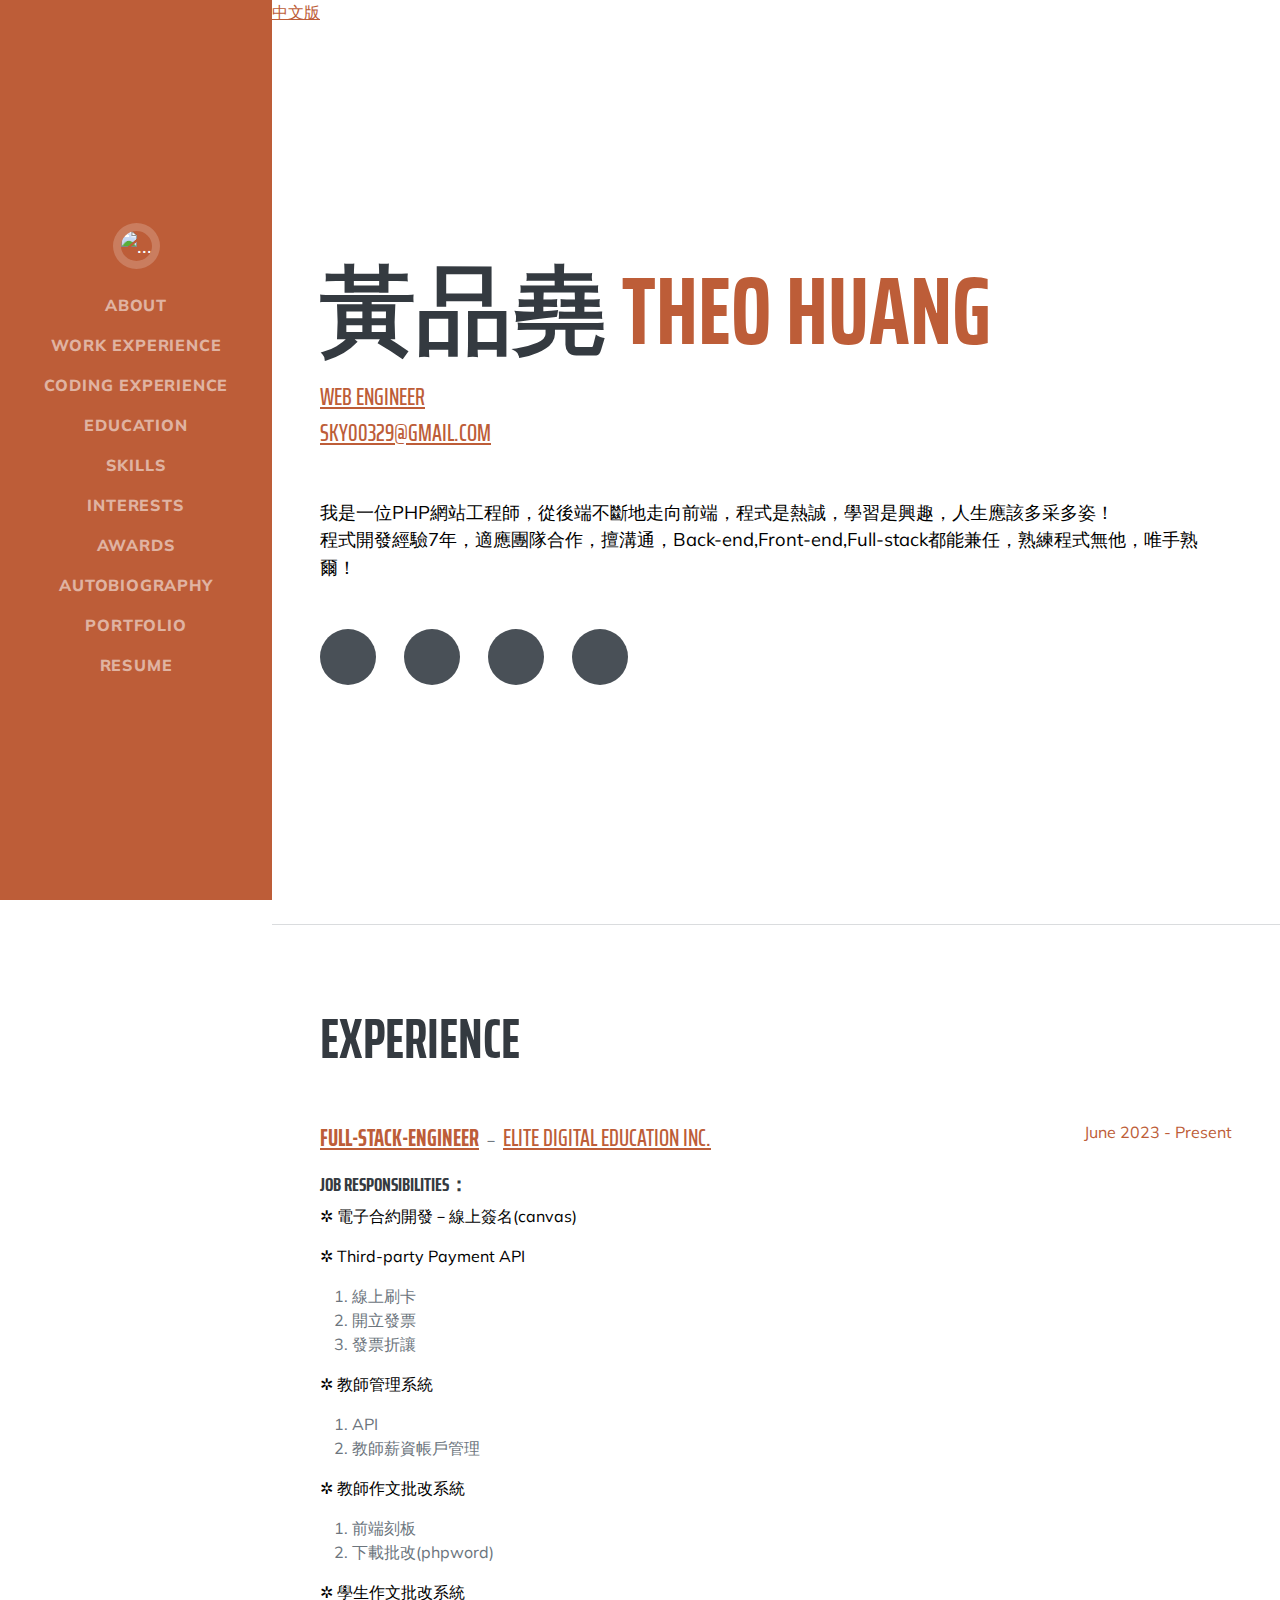
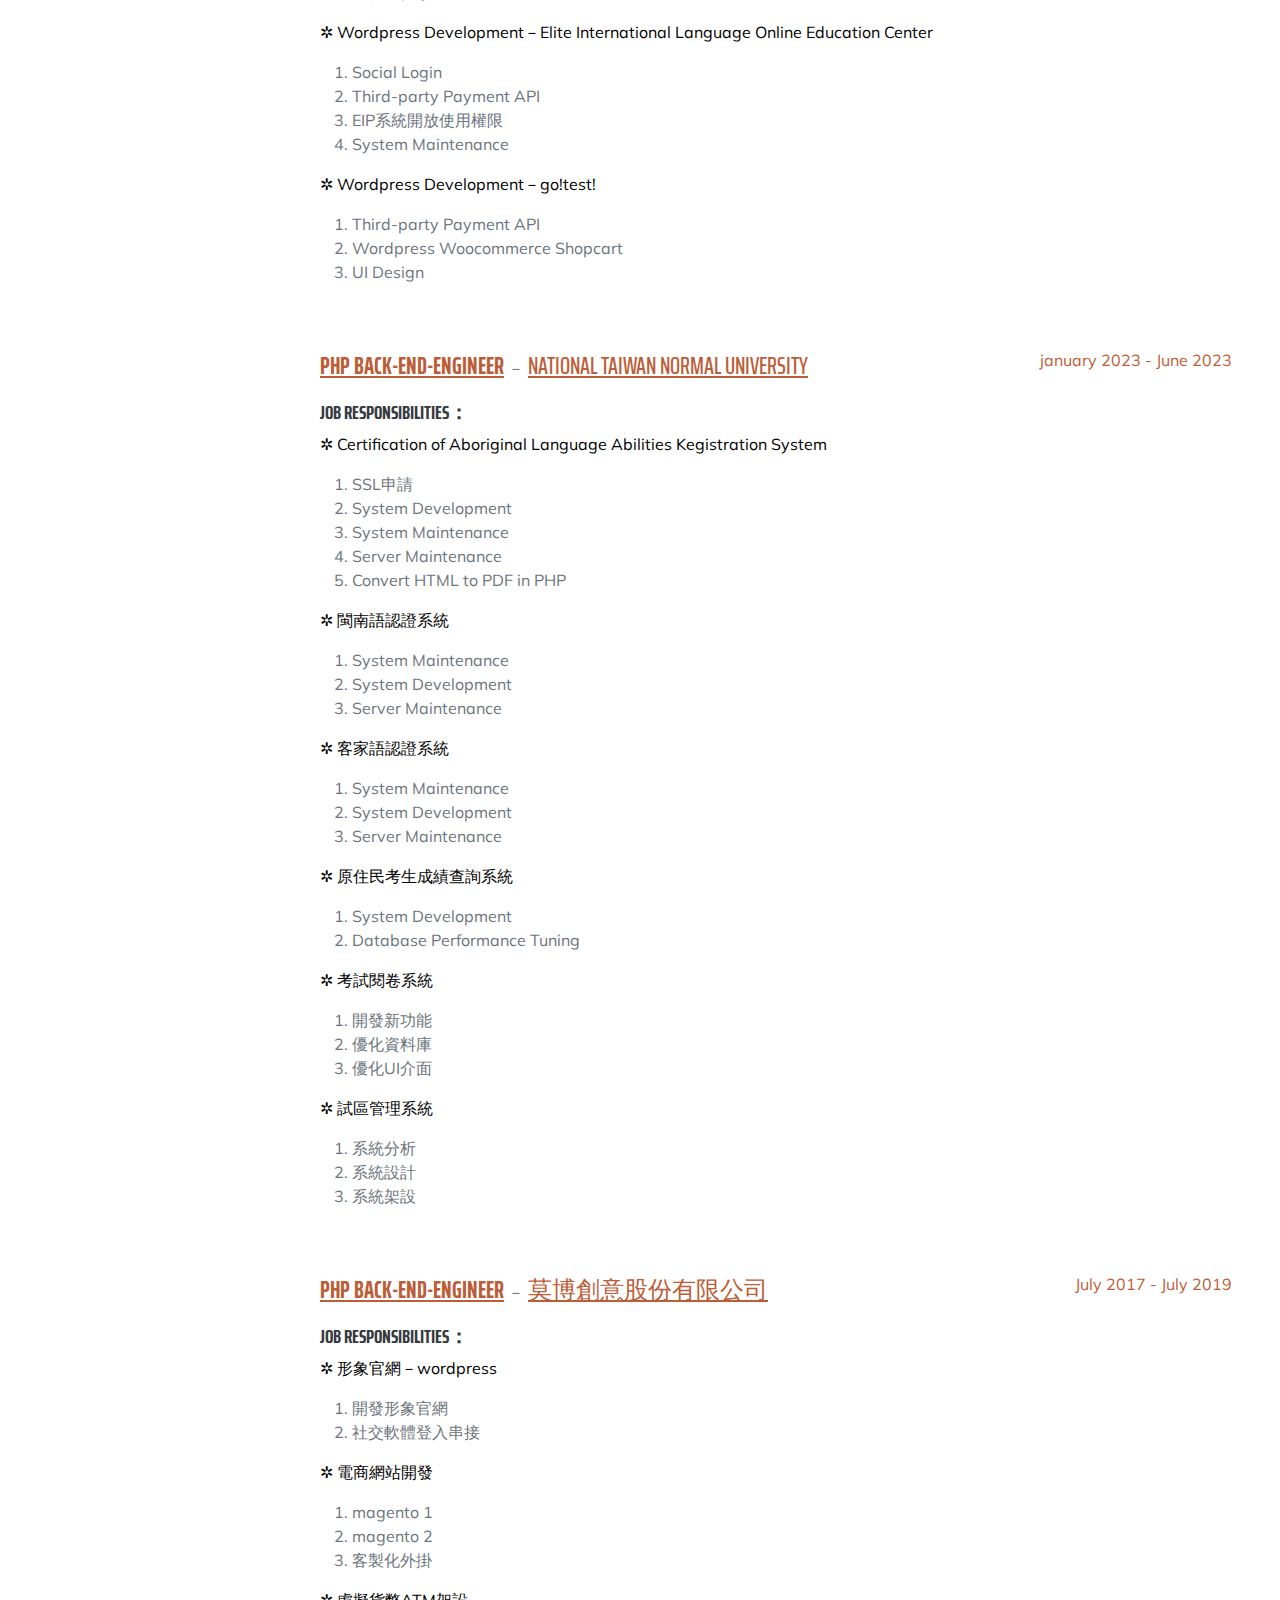
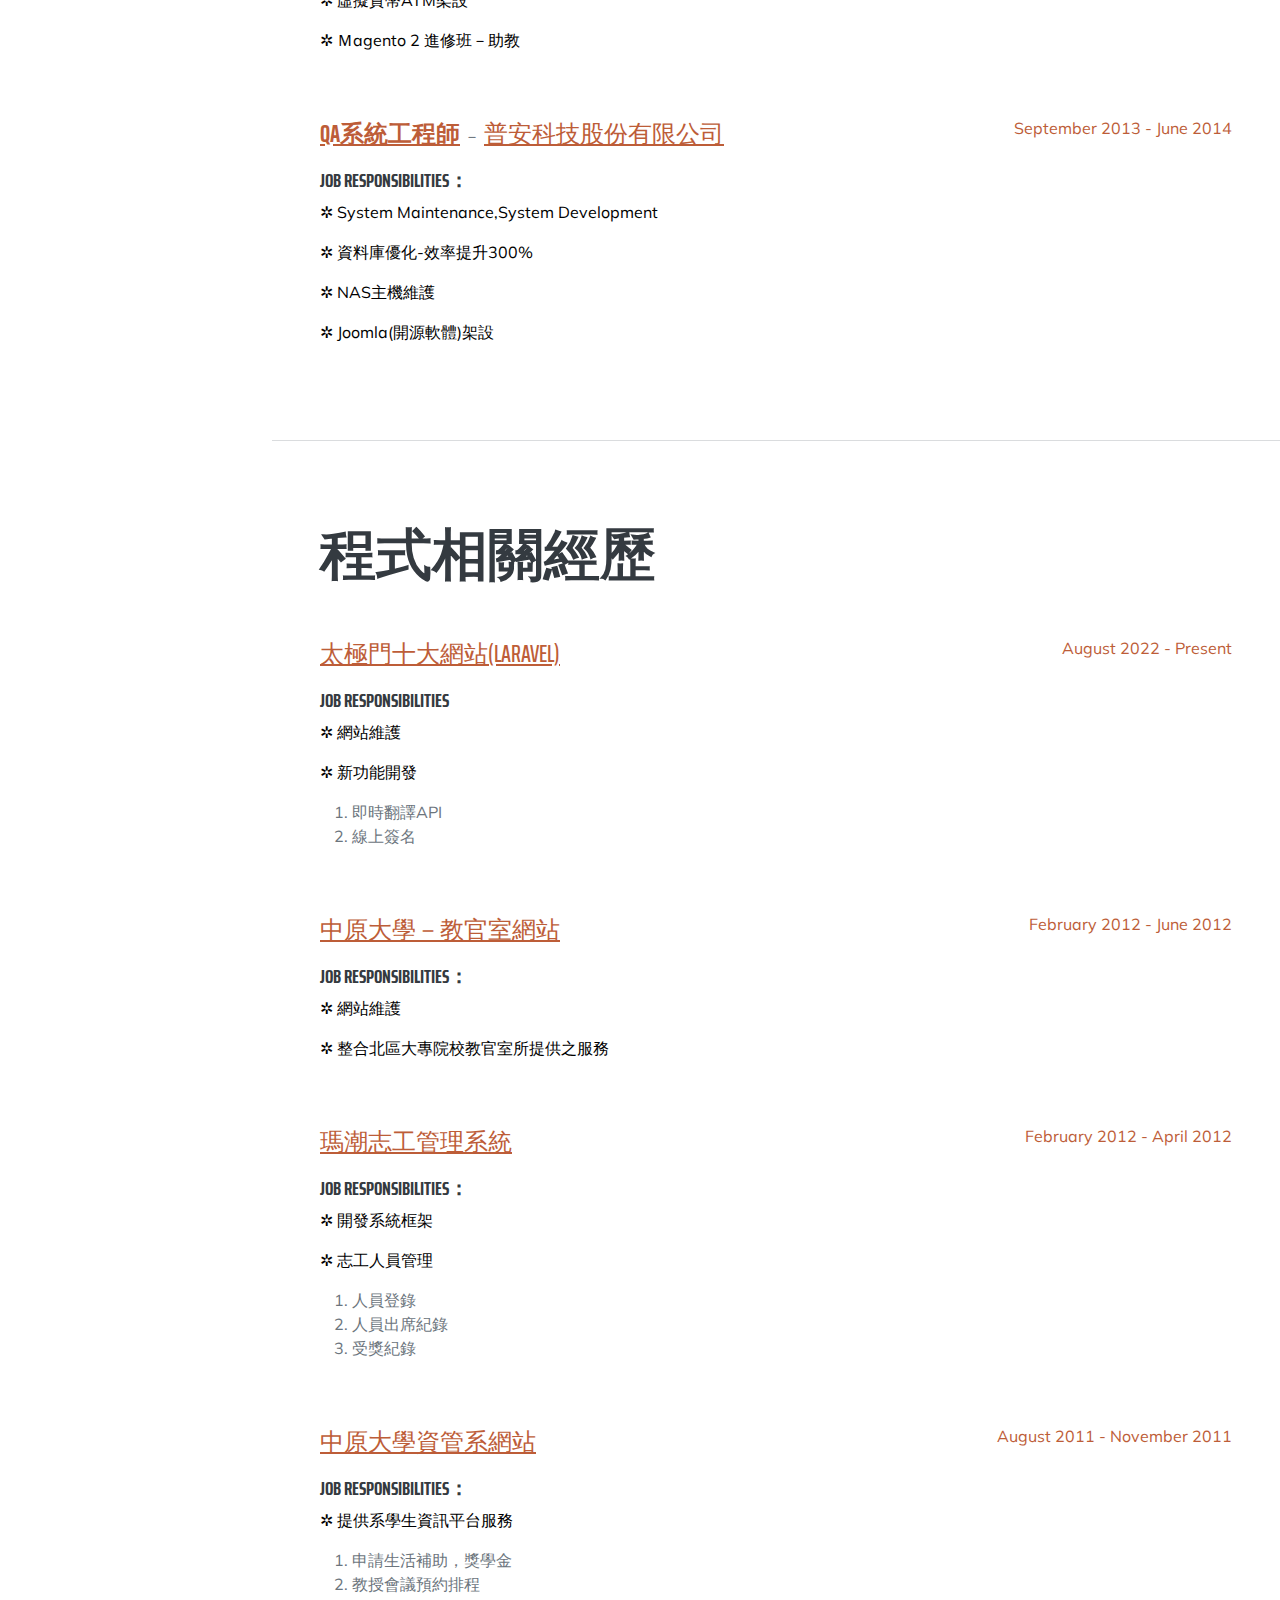
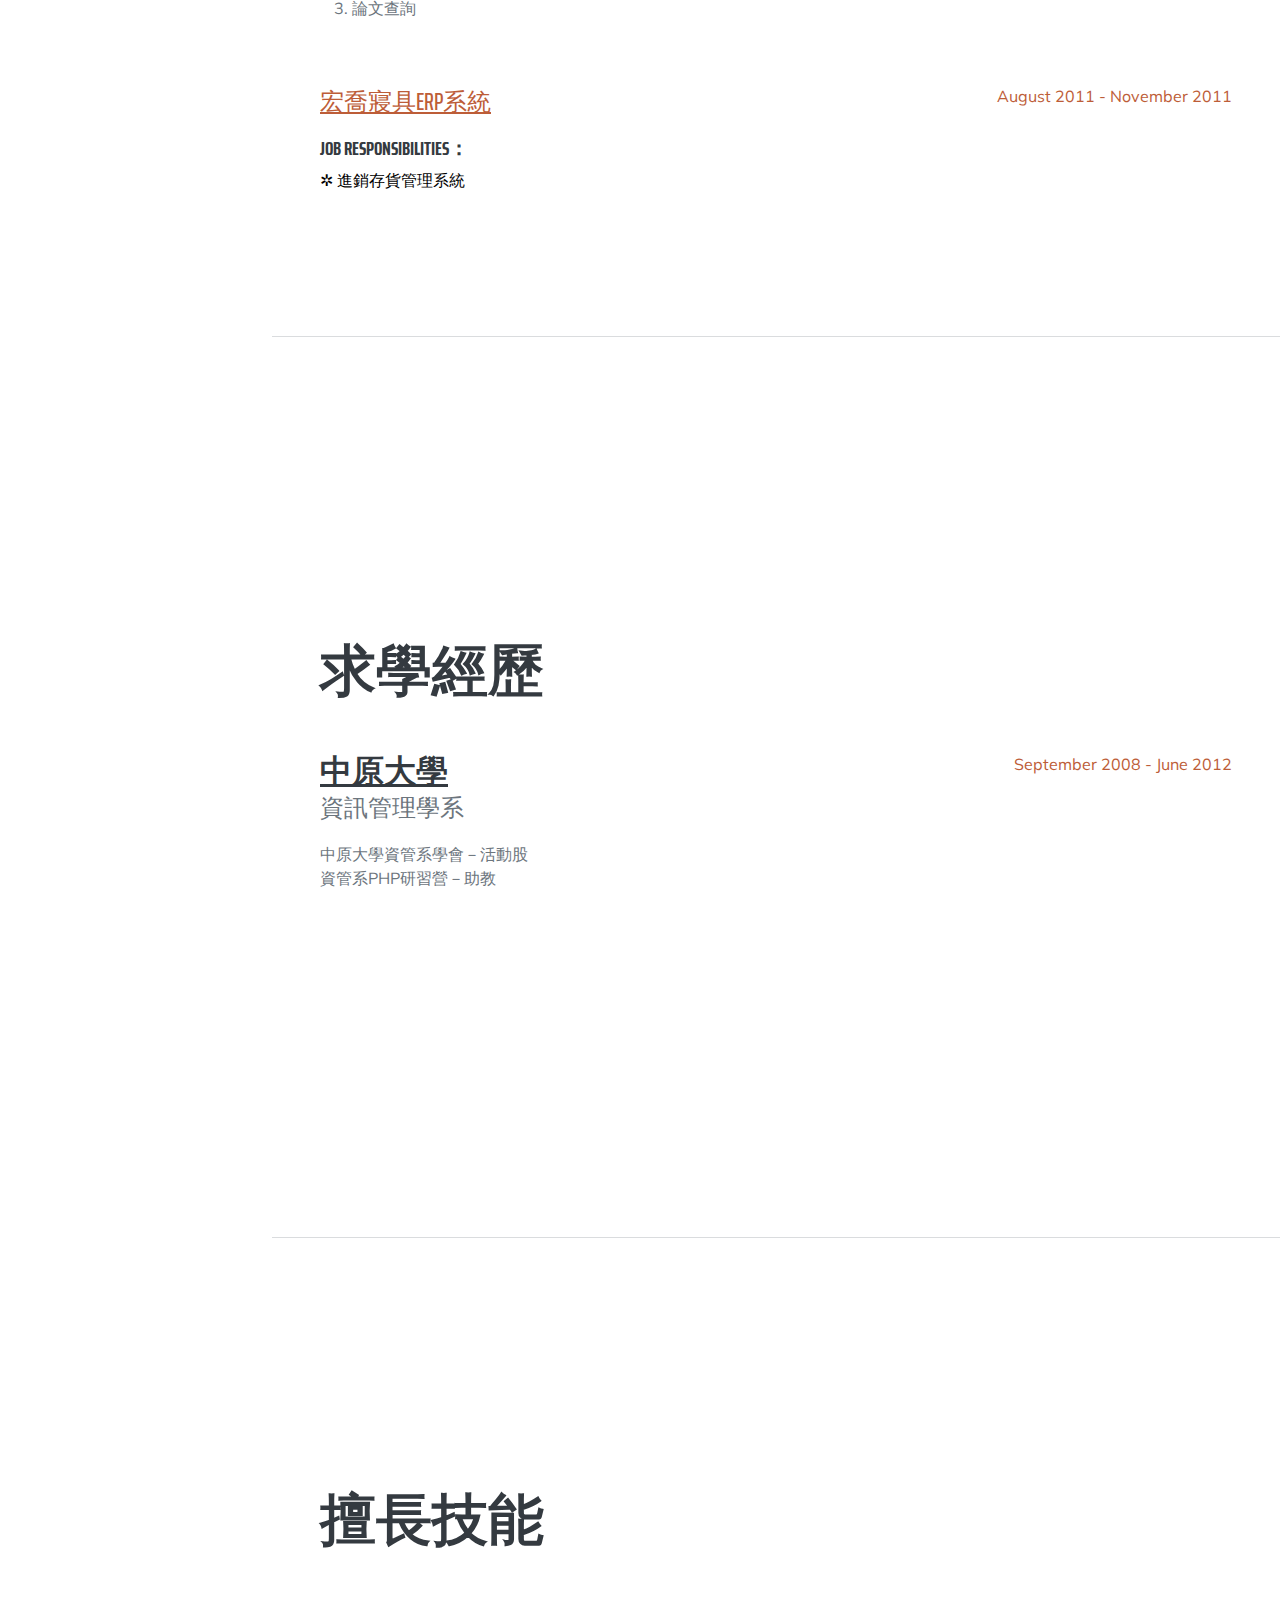
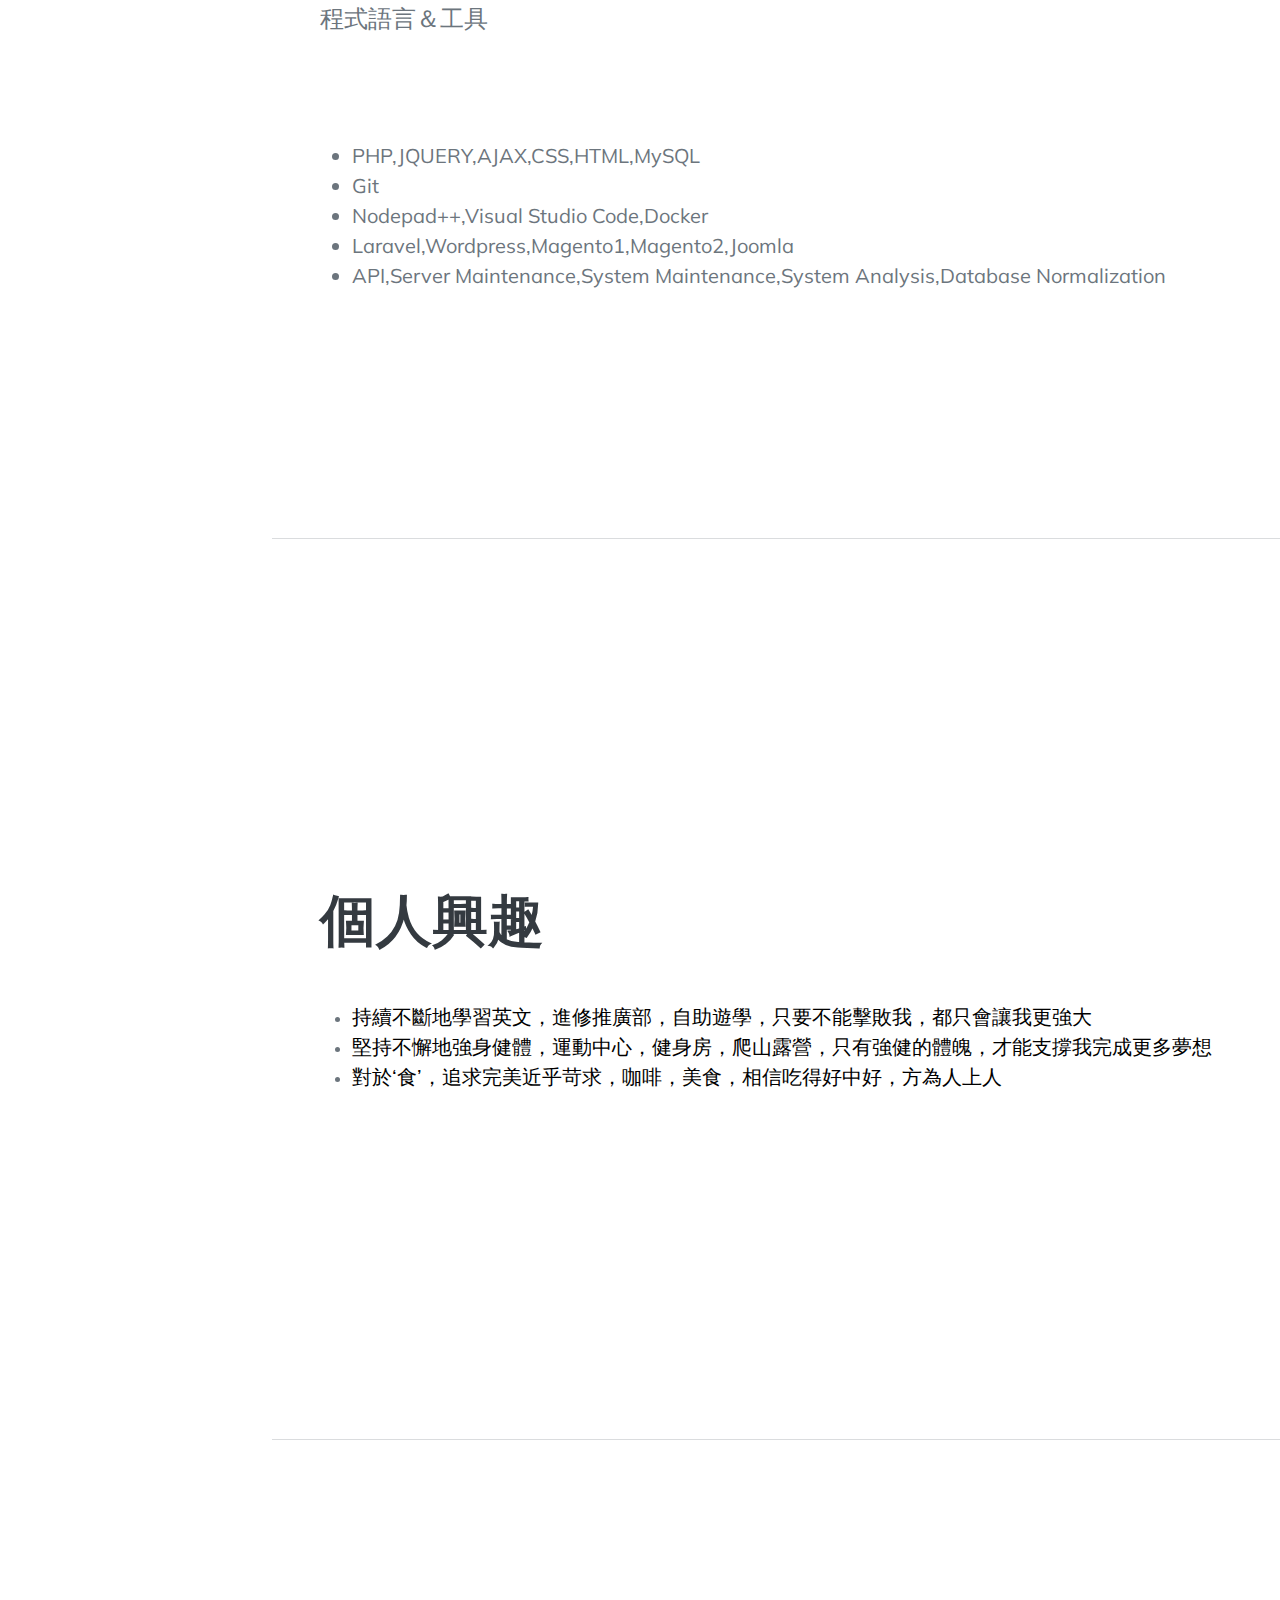
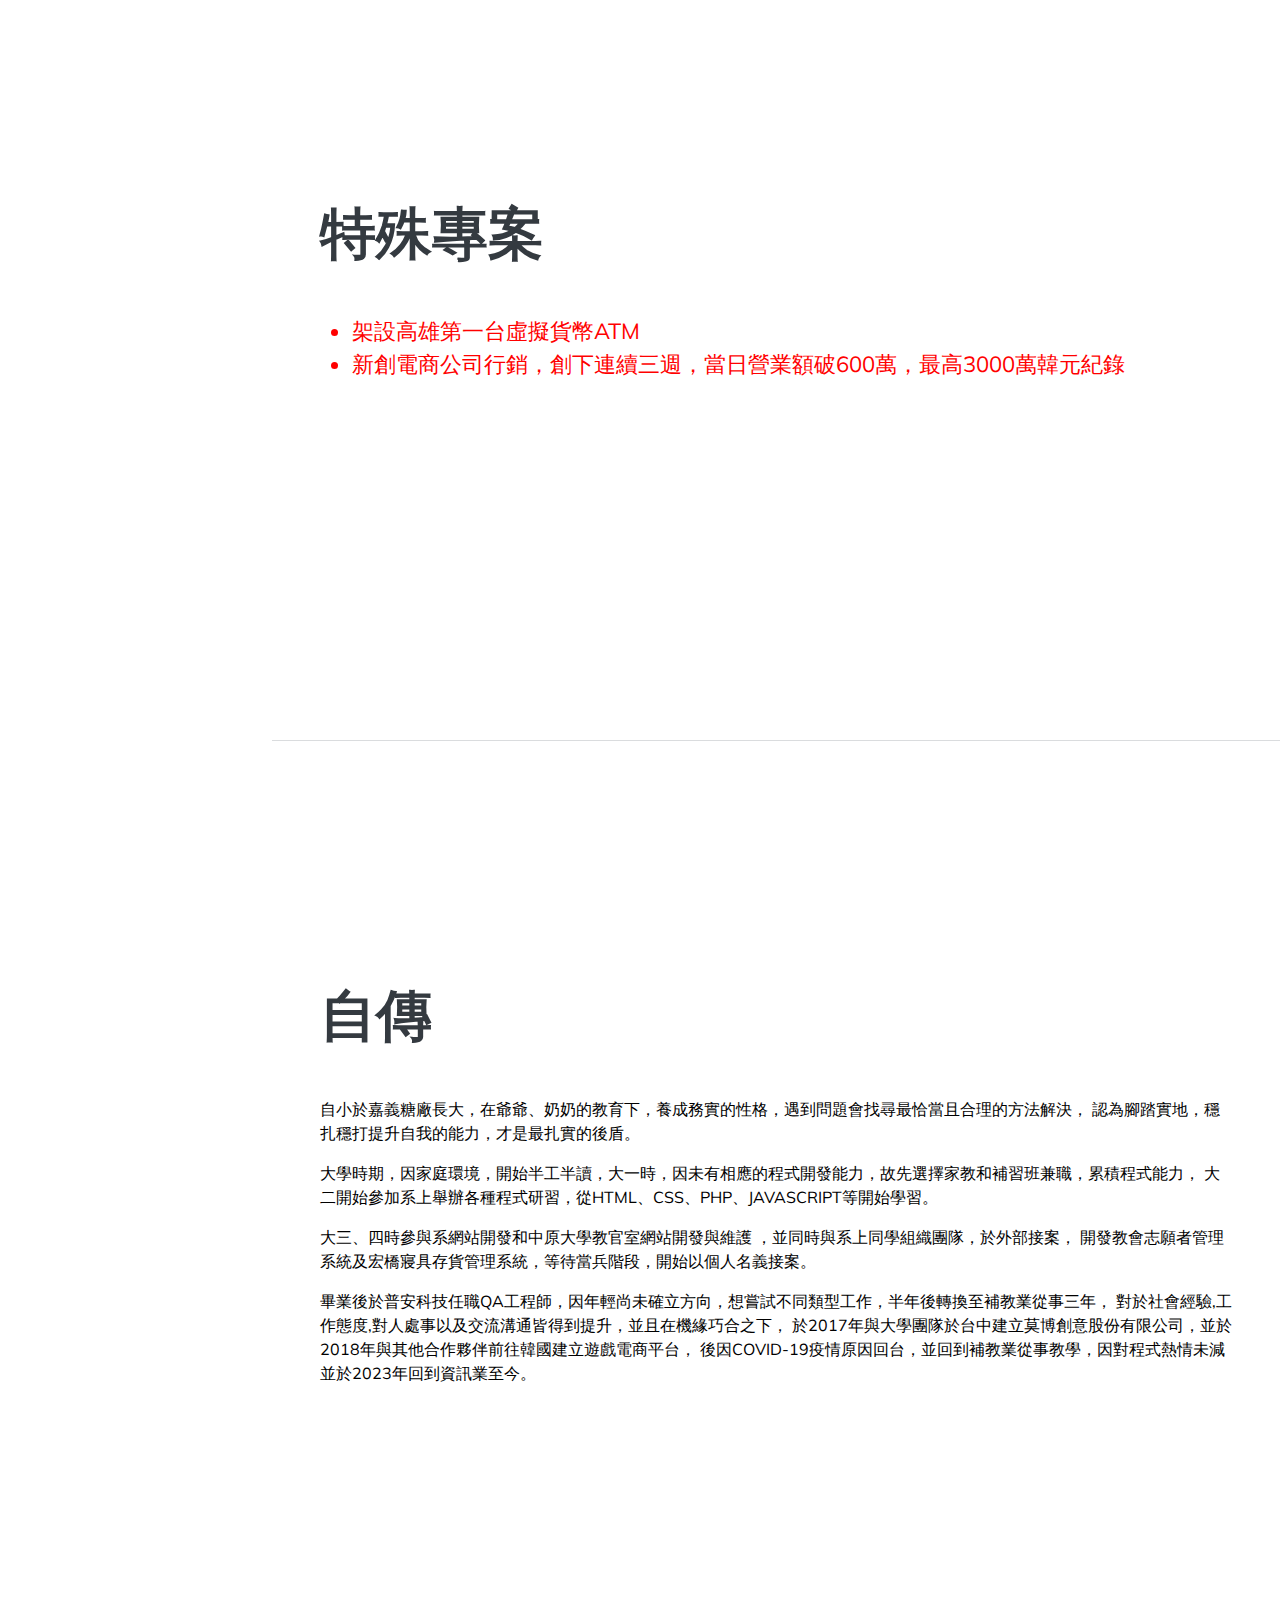
==== index_EN.html @ 51093e22 "英文版翻譯v1" ====
<!DOCTYPE html>
<html lang="en">
    <head>
        <meta charset="utf-8" />
        <meta name="viewport" content="width=device-width, initial-scale=1, shrink-to-fit=no" />
        <meta name="description" content="" />
        <meta name="author" content="" />
        <title>關於Theo</title>
        <link rel="icon" type="image/x-icon" href="assets/img/favicon.ico" />
        <!-- Font Awesome icons (free version)-->
        <script src="https://use.fontawesome.com/releases/v6.3.0/js/all.js" crossorigin="anonymous"></script>
        <!-- Google fonts-->
        <link href="https://fonts.googleapis.com/css?family=Saira+Extra+Condensed:500,700" rel="stylesheet" type="text/css" />
        <link href="https://fonts.googleapis.com/css?family=Muli:400,400i,800,800i" rel="stylesheet" type="text/css" />
        <!-- Core theme CSS (includes Bootstrap)-->
        <link href="css/styles.css" rel="stylesheet" />
    </head>
    <body id="page-top">
        <!-- 語言切換 -->
        <div class="cha_lan">
            <div>
                <a class="cha_lan" href="index.html">中文版</a>
            </div>
        </div>
        <!-- Navigation-->
        <nav class="navbar navbar-expand-lg navbar-dark bg-primary fixed-top" id="sideNav">
            <a class="navbar-brand js-scroll-trigger" href="#page-top">
                <span class="d-block d-lg-none">Theo Huang</span>
                <span class="d-none d-lg-block"><img class="img-fluid img-profile rounded-circle mx-auto mb-2" src="assets/img/theoHuang.JPG" alt="..." /></span>
            </a>
            <button class="navbar-toggler" type="button" data-bs-toggle="collapse" data-bs-target="#navbarResponsive" aria-controls="navbarResponsive" aria-expanded="false" aria-label="Toggle navigation"><span class="navbar-toggler-icon"></span></button>
            <div class="collapse navbar-collapse" id="navbarResponsive">
                <ul class="navbar-nav">
                    <li class="nav-item"><a class="nav-link js-scroll-trigger" href="#about">ABOUT</a></li>
                    <li class="nav-item"><a class="nav-link js-scroll-trigger" href="#experience">WORK EXPERIENCE</a></li>
                    <li class="nav-item"><a class="nav-link js-scroll-trigger" href="#experience_extra">CODING EXPERIENCE</a></li>
                    <li class="nav-item"><a class="nav-link js-scroll-trigger" href="#education">EDUCATION</a></li>
                    <li class="nav-item"><a class="nav-link js-scroll-trigger" href="#skills">SKILLS</a></li>
                    <li class="nav-item"><a class="nav-link js-scroll-trigger" href="#interests">INTERESTS</a></li>
                    <li class="nav-item"><a class="nav-link js-scroll-trigger" href="#awards">AWARDS</a></li>
                    <li class="nav-item"><a class="nav-link js-scroll-trigger" href="#myself">AUTOBIOGRAPHY</a></li>
                    <li class="nav-item"><a class="nav-link js-scroll-trigger" href="resume/Portfolio.pdf">PORTFOLIO</a></li>
                    <li class="nav-item"><a class="nav-link js-scroll-trigger" href="resume/resume.pdf">RESUME</a></li>
                </ul>
            </div>
        </nav>
        <!-- Page Content-->
        <div class="container-fluid p-0">
            <!-- About-->
            <section class="resume-section" id="about">
                <div class="resume-section-content">
                    <h1 class="mb-0">
                        黃品堯
                        <span class="text-primary">Theo Huang</span>
                    </h1>
                    <div class="subheading mb-5" style="padding-top: 20px;">
                        WEB ENGINEER
                        <p><a href="mailto:name@email.com">sky00329@gmail.com</a></p>                    
                    </div>
                    <p class="lead mb-5">我是一位PHP網站工程師，從後端不斷地走向前端，程式是熱誠，學習是興趣，人生應該多采多姿！<br>
                    程式開發經驗7年，適應團隊合作，擅溝通，Back-end,Front-end,Full-stack都能兼任，熟練程式無他，唯手熟爾！</p>
                    </p>
                    <div class="social-icons">
                        <a class="social-icon" href="#!"><i class="fab fa-linkedin-in"></i></a>
                        <a  target="_blank" class="social-icon" href="https://github.com/theo0329/personal" ><i class="fab fa-github"></i></a>
                        <a class="social-icon" href="#!"><i class="fab fa-twitter"></i></a>
                        <a class="social-icon" href="#!"><i class="fab fa-facebook-f"></i></a>
                    </div>
                </div>
            </section>
            <hr class="m-0" />
            <!-- Experience-->
                     <section class="resume-section" id="experience">
                <div class="resume-section-content">
                    <h2 class="mb-5">EXPERIENCE</h2>
                    <div class="d-flex flex-column flex-md-row justify-content-between mb-5">
                        <div class="flex-grow-1">
                            <div class="job-company"><h3 class="mb-0 job-color">Full-Stack-engineer</h3></div>
                            <div class="job-company">－</div>
                            <div class="subheading job-company mb-3">ELITE DIGITAL EDUCATION INC.</div>
                            
                            <h5>Job Responsibilities：</h5>
                            <p>✲ 電子合約開發－線上簽名(canvas)</p>
                            <p>✲ Third-party Payment API</p>
                            <ol>
                                <li>線上刷卡</li>
                                <li>開立發票</li>
                                <li>發票折讓</li>
                            </ol>
                            <p>✲ 教師管理系統</p>
                            <ol>
                                <li>API</li>
                                <li>教師薪資帳戶管理</li>
                            </ol>
                            <p>✲ 教師作文批改系統</p>
                            <ol>
                                <li>前端刻板</li>
                                <li>下載批改(phpword)</li>
                            </ol>
                            <p>✲ 學生作文批改系統</p>
                            <p>✲ Wordpress Development－Elite International Language Online Education Center</p>
                            <ol>
                                <li>Social Login</li>
                                <li>Third-party Payment API</li>
                                <li>EIP系統開放使用權限</li>
                                <li>System Maintenance</li>
                            </ol>
                            <p>✲ Wordpress Development－go!test!</p>
                            <ol>
                                <li>Third-party Payment API</li>
                                <li>Wordpress Woocommerce Shopcart</li>
                                <li>UI Design</li>
                            </ol>
 
                        </div>
                        <div class="flex-shrink-0"><span class="text-primary">June 2023 - Present</span></div>
                    </div>
                    <div class="d-flex flex-column flex-md-row justify-content-between mb-5">
                        <div class="flex-grow-1">
                            <div class="job-company"><h3 class="mb-0 job-color">PHP Back-end-engineer </h3></div>
                            <div class="job-company">－</div>
                            <div class="subheading mb-3 job-company">National Taiwan Normal University</div>
                            <h5>Job Responsibilities：</h5>
                            <p>✲ Certification of Aboriginal Language Abilities Kegistration System</p>
                            <ol>
                                <li>SSL申請</li>
                                <li>System Development</li>
                                <li>System Maintenance</li>
                                <li>Server Maintenance</li>
                                <li>Convert HTML to PDF in PHP </li>
                            </ol>
                            <p>✲ 閩南語認證系統</p>
                            <ol>
                                <li>System Maintenance</li>
                                <li>System Development</li>
                                <li>Server Maintenance</li>
                            </ol>
                            <p>✲ 客家語認證系統</p>
                            <ol>
                                <li>System Maintenance</li>
                                <li>System Development</li>
                                <li>Server Maintenance</li>
                            </ol>
                            <p>✲ 原住民考生成績查詢系統</p>
                            <ol>
                                <li>System Development</li>
                                <li>Database Performance Tuning</li>
                            </ol>
                            <p>✲ 考試閱卷系統</p>
                            <ol>
                                <li>開發新功能</li>
                                <li>優化資料庫</li>
                                <li>優化UI介面</li>
                            </ol>
                            <p>✲ 試區管理系統</p>
                            <ol>
                                <li>系統分析</li>
                                <li>系統設計</li>
                                <li>系統架設</li>
                            </ol>
                          
                        </div>
                        <div class="flex-shrink-0"><span class="text-primary">january 2023 - June 2023</span></div>
                    </div>
                    <div class="d-flex flex-column flex-md-row justify-content-between mb-5">
                        <div class="flex-grow-1">
                            <div class="job-company"><h3 class="mb-0 job-color">PHP Back-end-engineer</h3></div>
                                <div class="job-company">－</div>
                            <div class="subheading job-company mb-3">莫博創意股份有限公司</div>
                            <h5>Job Responsibilities：</h5>
                            <p>✲ 形象官網－wordpress</p>
                            <ol>
                                <li>開發形象官網</li>
                                <li>社交軟體登入串接</li>
                            </ol>
                            <p>✲ 電商網站開發</p>
                            <ol>
                                <li>magento 1</li>
                                <li>magento 2</li>
                                <li>客製化外掛</li>
                            </ol>
                            <p>✲ 虛擬貨幣ATM架設</p>
                            <p>✲ Ｍagento 2 進修班－助教</p>
                            
                        </div>
                        <div class="flex-shrink-0"><span class="text-primary">July 2017 - July 2019</span></div>
                    </div>
                    <div class="d-flex flex-column flex-md-row justify-content-between">
                        <div class="flex-grow-1">
                            <div class="job-company"><h3 class="mb-0 job-color">QA系統工程師</h3></div>
                            <div class="job-company">－</div>
                            <div class="subheading job-company mb-3">普安科技股份有限公司</div>
                            <h5>Job Responsibilities：</h5>
                            <p>✲ System Maintenance,System Development</p>
                            <p>✲ 資料庫優化-效率提升300%</p>
                            <p>✲ NAS主機維護</p>
                            <p>✲ Joomla(開源軟體)架設</p>
                        </div>
                        <div class="flex-shrink-0"><span class="text-primary">September 2013 - June 2014</span></div>
                    </div>
                </div>
            </section>
    <hr class="m-0" />
            <!-- Extra Experience-->
            <section class="resume-section" id="experience_extra">
                <div class="resume-section-content">
                    <h2 class="mb-5">程式相關經歷</h2>
                    <div class="d-flex flex-column flex-md-row justify-content-between mb-5">
                        <div class="flex-grow-1">
                            <div class="subheading mb-3">太極門十大網站(Laravel)</div>
                            <h5>Job Responsibilities</h5>
                            <p>✲ 網站維護</p>
                            <p>✲ 新功能開發</p>
                            <ol>
                                <li>即時翻譯API</li>
                                <li>線上簽名</li>
                            </ol>
                        </div>
                        <div class="flex-shrink-0"><span class="text-primary">August 2022 - Present</span></div>
                    </div>
                    <div class="d-flex flex-column flex-md-row justify-content-between mb-5">
                        <div class="flex-grow-1">
                            <div class="subheading mb-3">中原大學－教官室網站</div>
                            <h5>Job Responsibilities：</h5>
                            <p>✲ 網站維護</p>
                            <p>✲ 整合北區大專院校教官室所提供之服務</p>
                        </div>
                        <div class="flex-shrink-0"><span class="text-primary">February 2012 - June 2012</span></div>
                    </div>
                    <div class="d-flex flex-column flex-md-row justify-content-between mb-5">
                        <div class="flex-grow-1">
                            <div class="subheading mb-3">瑪潮志工管理系統</div>
                            <h5>Job Responsibilities：</h5>
                            <p>✲ 開發系統框架</p>
                            <p>✲ 志工人員管理</p>
                            <ol>
                                <li>人員登錄</li>
                                <li>人員出席紀錄</li>
                                <li>受獎紀錄</li>
                            </ol>
                        </div>
                        <div class="flex-shrink-0"><span class="text-primary">February 2012 - April 2012</span></div>
                    </div>
                        
                        <div class="d-flex flex-column flex-md-row justify-content-between mb-5">
                            <div class="flex-grow-1">
                                <div class="subheading mb-3">中原大學資管系網站</div>
                                <h5>Job Responsibilities：</h5>
                                <p>✲ 提供系學生資訊平台服務</p>
                                <ol>
                                    <li>申請生活補助，獎學金</li>
                                    <li>教授會議預約排程</li>
                                    <li>論文查詢</li>
                                </ol>
                            </div>
                            <div class="flex-shrink-0"><span class="text-primary">August 2011 - November 2011</span></div>
                            </div>
                        
                        <div class="d-flex flex-column flex-md-row justify-content-between mb-5">
                            <div class="flex-grow-1">
                                <div class="subheading mb-3">宏喬寢具ERP系統</div>
                                <h5>Job Responsibilities：</h5>
                                    <p>✲ 進銷存貨管理系統</p>
                            </div>
                                <div class="flex-shrink-0"><span class="text-primary">August 2011 - November 2011</span></div>
                            
                        </div>
            </section>

            <hr class="m-0" />
            <!-- Education-->
            <section class="resume-section" id="education">
                <div class="resume-section-content">
                    <h2 class="mb-5">求學經歷</h2>
                    <div class="d-flex flex-column flex-md-row justify-content-between mb-5">
                        <div class="flex-grow-1">
                            <h3 class="mb-0 ">中原大學</h3>
                            <div class="subheading-no-underline mb-3">資訊管理學系</div>
                            <div>中原大學資管系學會－活動股</div>
                            <div>資管系PHP研習營－助教</div>
                        </div>
                        <div class="flex-shrink-0"><span class="text-primary">September 2008 - June 2012</span></div>
                    </div>
                </div>
            </section>

            <hr class="m-0" />
            <!-- Skills-->
            <section class="resume-section" id="skills">
                <div class="resume-section-content">
                    <h2 class="mb-5">擅長技能</h2>
                    <div class="subheading-no-underline mb-3">程式語言＆工具</div>
                    <ul class="list-inline dev-icons">
                        <li class="list-inline-item"><i class="fab fa-html5 color" ></i></li>
                        <li class="list-inline-item"><i class="fa-brands fa-php color"></i></li>
                        <li class="list-inline-item"><i class="fab fa-css3-alt color"></i></li>
                        <li class="list-inline-item"><i class="fab fa-js-square color"></i></li>
                        <li class="list-inline-item"><i class="fab fa-wordpress color"></i></li>
                        <li class="list-inline-item"><i class="fa-brands fa-github color"></i></li>
                        <li class="list-inline-item"><i class="fa-brands fa-docker color"></i></li>
                        <li class="list-inline-item"><i class="fa-brands fa-dropbox color"></i></li>
                        <li class="list-inline-item"><i class="fa-brands fa-magento color"></i></li>
                        <li class="list-inline-item"><i class="fa-brands fa-laravel color"></i></li>
                        <li class="list-inline-item"><i class="fa-brands fa-joomla color"></i></li>

                    </ul>
                    <ul class="fa-ul mb-0 fa-ul-font-size" >
                        <li>
                            <span class="fa-li"><i class="fas fa-check"></i></span>
                            PHP,JQUERY,AJAX,CSS,HTML,MySQL
                        </li>
                        <li>
                            <span class="fa-li"><i class="fas fa-check"></i></span>
                            Git
                        </li>
                        <li>
                            <span class="fa-li"><i class="fas fa-check"></i></span>
                            Nodepad++,Visual Studio Code,Docker
                        </li>
                        <li>
                            <span class="fa-li"><i class="fas fa-check"></i></span>
                            Laravel,Wordpress,Magento1,Magento2,Joomla
                        </li>
                        <li>
                            <span class="fa-li"><i class="fas fa-check"></i></span>
                            API,Server Maintenance,System Maintenance,System Analysis,Database Normalization
                        </li>
                    </ul>
                </div>
            </section>
            <hr class="m-0" />
            <!-- Interests-->
            <section class="resume-section" id="interests">
                <div class="resume-section-content">
                    <h2 class="mb-5">個人興趣</h2>
                    <ul class="fa-ul mb-0">
                        <li>
                            <span class="fa-li"><i class="fas fa-check"></i></span>
                            <p class="mb-0 interests-p-size">持續不斷地學習英文，進修推廣部，自助遊學，只要不能擊敗我，都只會讓我更強大</p>
                        </li>
                        <li>
                            <span class="fa-li"><i class="fas fa-check"></i></span>
                            <p class="mb-0 interests-p-size">堅持不懈地強身健體，運動中心，健身房，爬山露營，只有強健的體魄，才能支撐我完成更多夢想</p>
                        </li>
                        <li>
                            <span class="fa-li"><i class="fas fa-check"></i></span>
                            <p class="mb-0 interests-p-size">對於‘食’，追求完美近乎苛求，咖啡，美食，相信吃得好中好，方為人上人</p>
                        </li>
                        </ul>
                </div>
            </section>
            <hr class="m-0" />
            <!-- Awards-->
            <section class="resume-section" id="awards">
                <div class="resume-section-content">
                    <h2 class="mb-5">特殊專案</h2>
                    <ul class="fa-ul mb-0 ul-award" >
                        <li>
                            <span class="fa-li"><i class="fas fa-trophy text-warning"></i></span>
                            架設高雄第一台虛擬貨幣ATM
                        </li>
                        <li>
                            <span class="fa-li"><i class="fas fa-trophy text-warning"></i></span>
                            新創電商公司行銷，創下連續三週，當日營業額破600萬，最高3000萬韓元紀錄
                        </li>
                    </ul>
                </div>
            </section>
            <hr class="m-0" />
            <!-- myself-->
            <section class="resume-section" id="myself">
                <div class="resume-section-content">
                    <h2 class="mb-5">自傳</h2>
                    
                        <p>自小於嘉義糖廠長大，在爺爺、奶奶的教育下，養成務實的性格，遇到問題會找尋最恰當且合理的方法解決，
                            認為腳踏實地，穩扎穩打提升自我的能力，才是最扎實的後盾。
                        </p>
                        <p>大學時期，因家庭環境，開始半工半讀，大一時，因未有相應的程式開發能力，故先選擇家教和補習班兼職，累積程式能力，
                        大二開始參加系上舉辦各種程式研習，從HTML、CSS、PHP、JAVASCRIPT等開始學習。
                        </p>
                        <p>大三、四時參與系網站開發和中原大學教官室網站開發與維護 ，並同時與系上同學組織團隊，於外部接案，
                            開發教會志願者管理系統及宏橋寢具存貨管理系統，等待當兵階段，開始以個人名義接案。
                        </p>
                        <p>
                            畢業後於普安科技任職QA工程師，因年輕尚未確立方向，想嘗試不同類型工作，半年後轉換至補教業從事三年，
                            對於社會經驗,工作態度,對人處事以及交流溝通皆得到提升，並且在機緣巧合之下，
                            於2017年與大學團隊於台中建立莫博創意股份有限公司，並於2018年與其他合作夥伴前往韓國建立遊戲電商平台，
                            後因COVID-19疫情原因回台，並回到補教業從事教學，因對程式熱情未減並於2023年回到資訊業至今。
                        </p>

                        
                </div>
            </section>
        </div>
        <!-- Bootstrap core JS-->
        <script src="https://cdn.jsdelivr.net/npm/bootstrap@5.2.3/dist/js/bootstrap.bundle.min.js"></script>
        <!-- Core theme JS-->
        <script src="js/scripts.js"></script>
    </body>
</html>
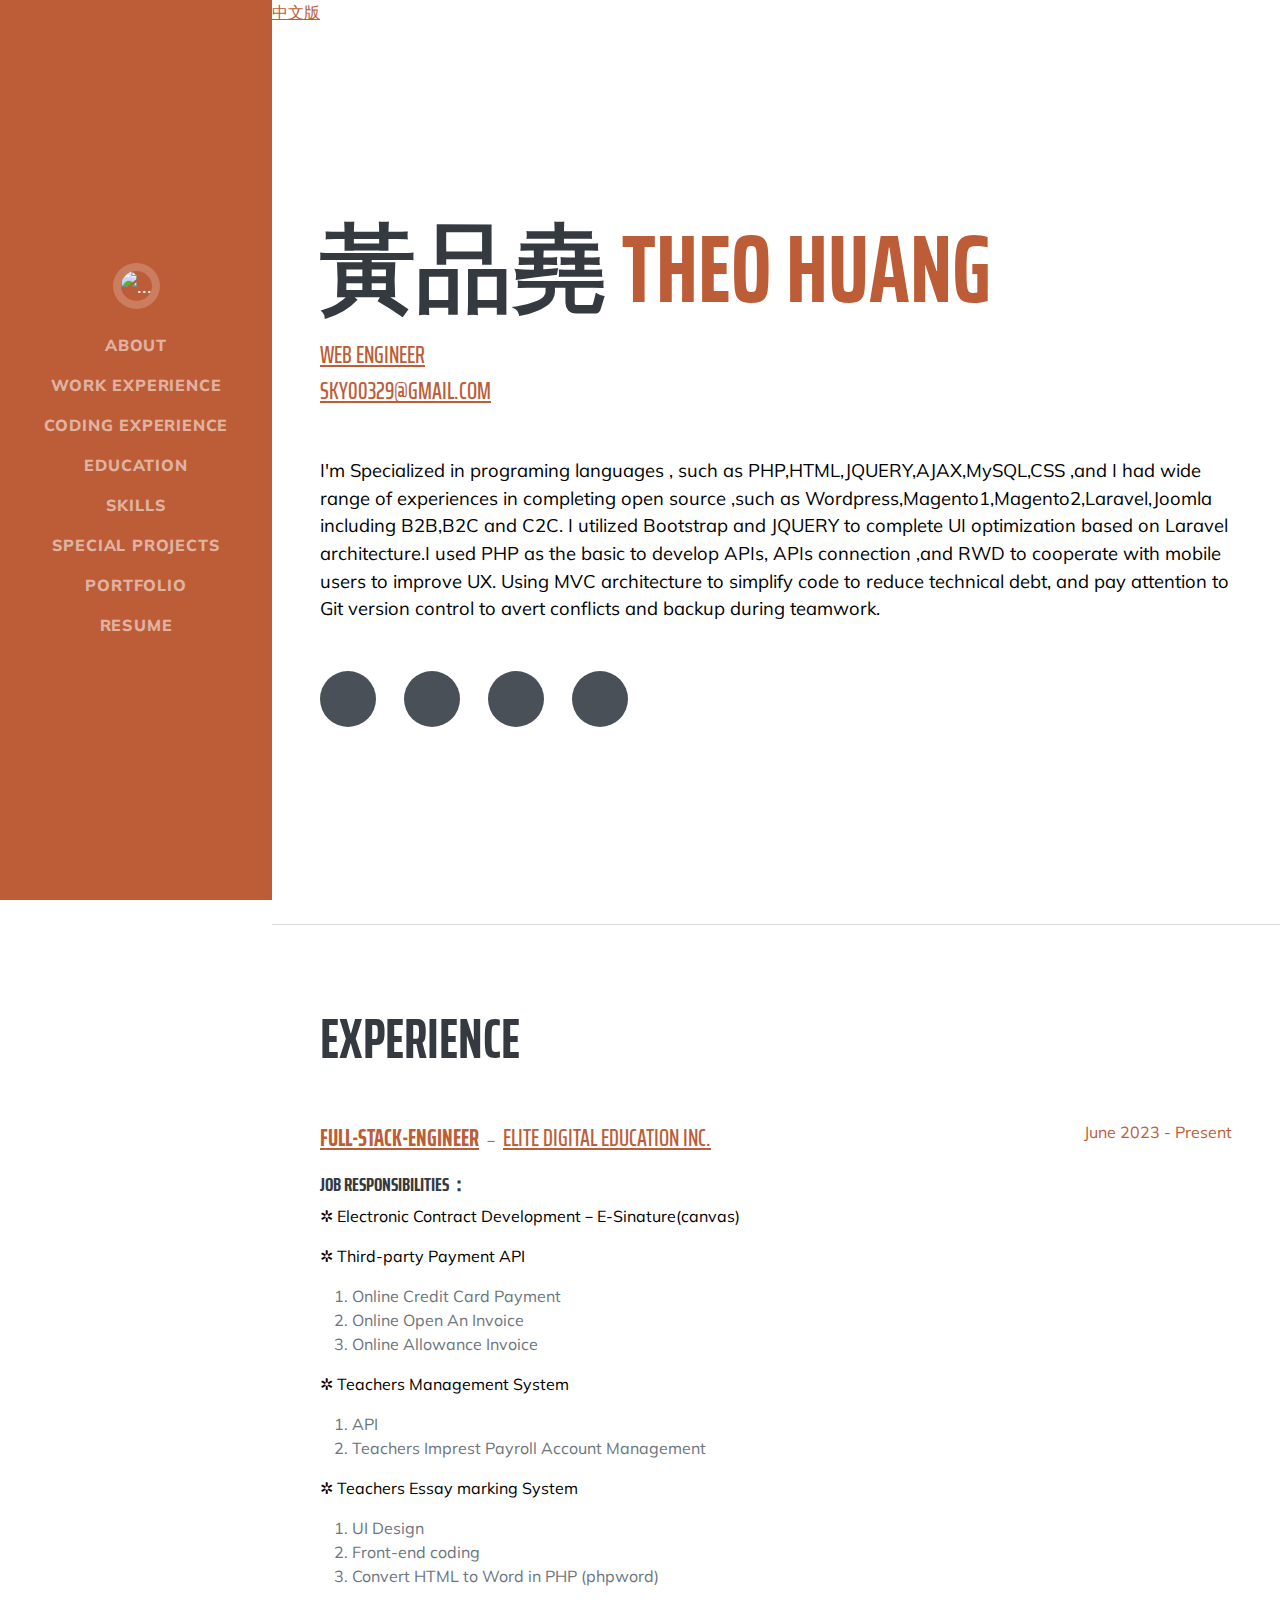
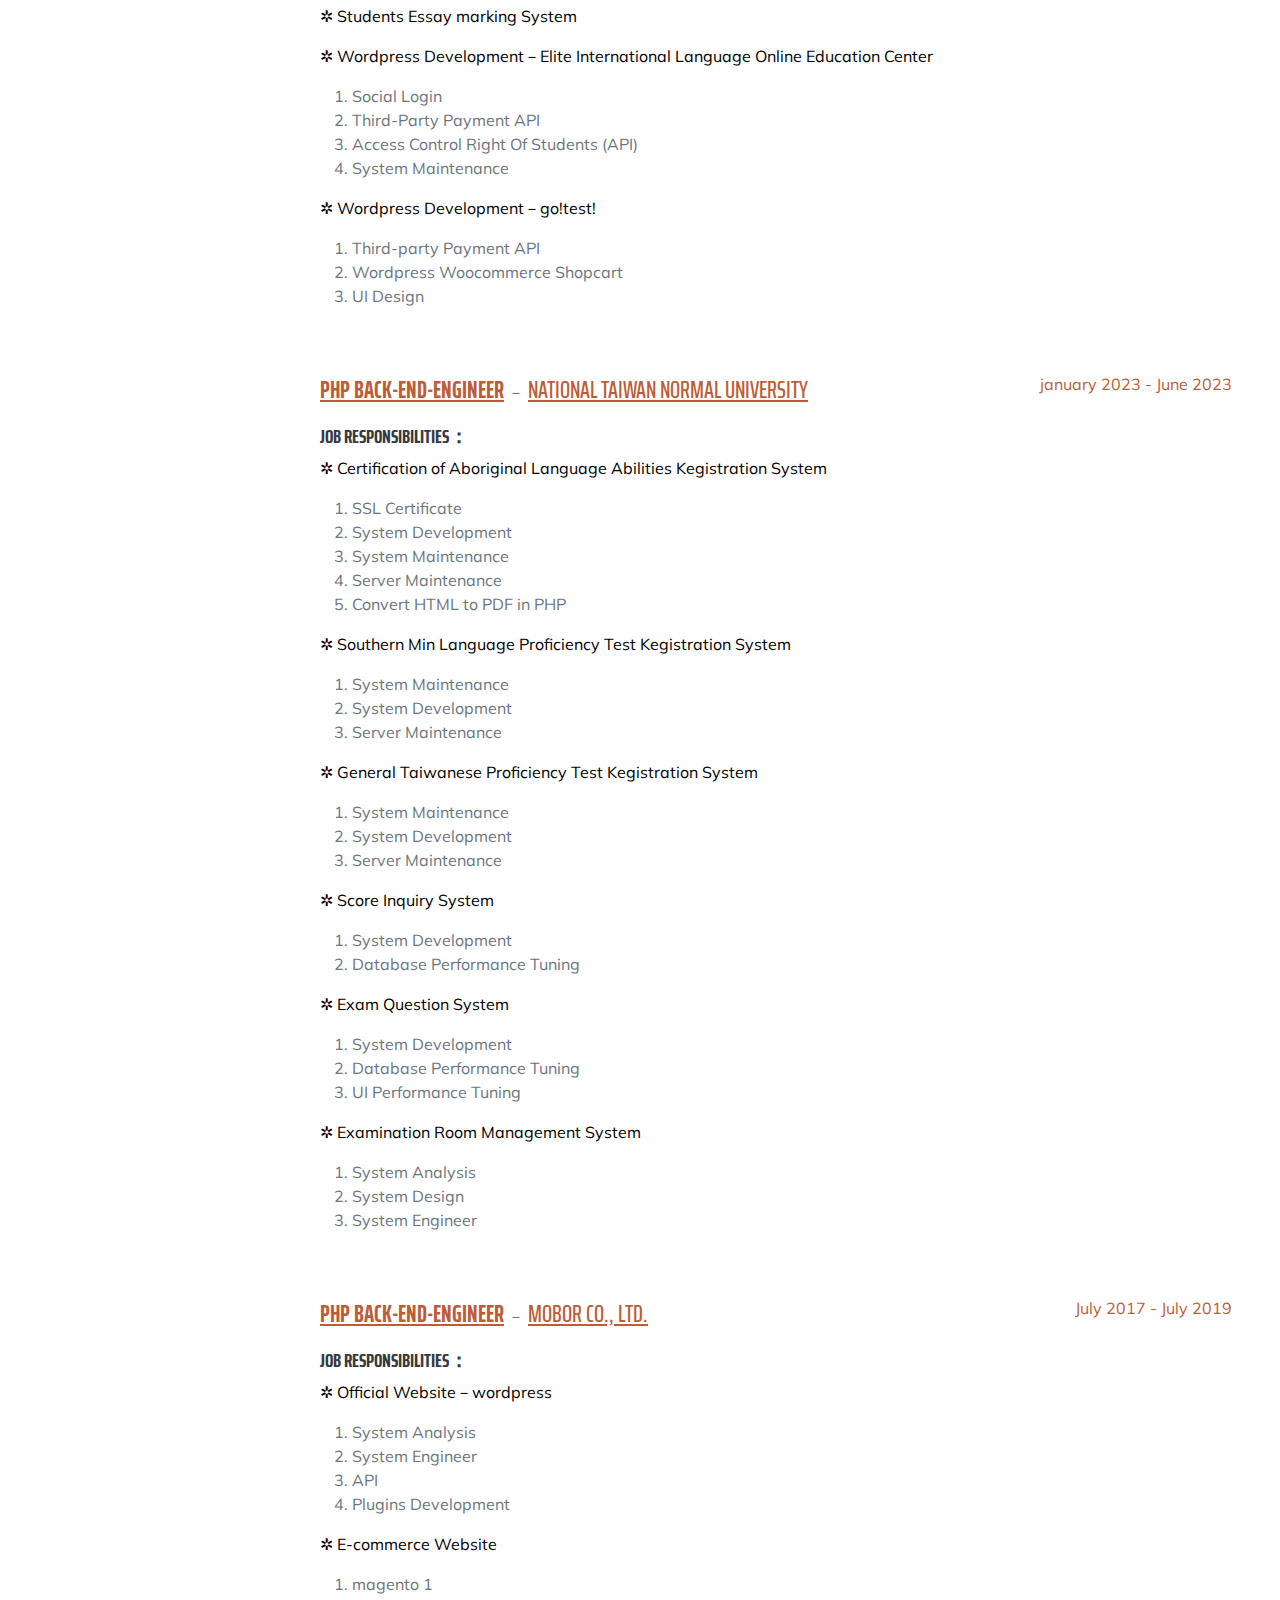
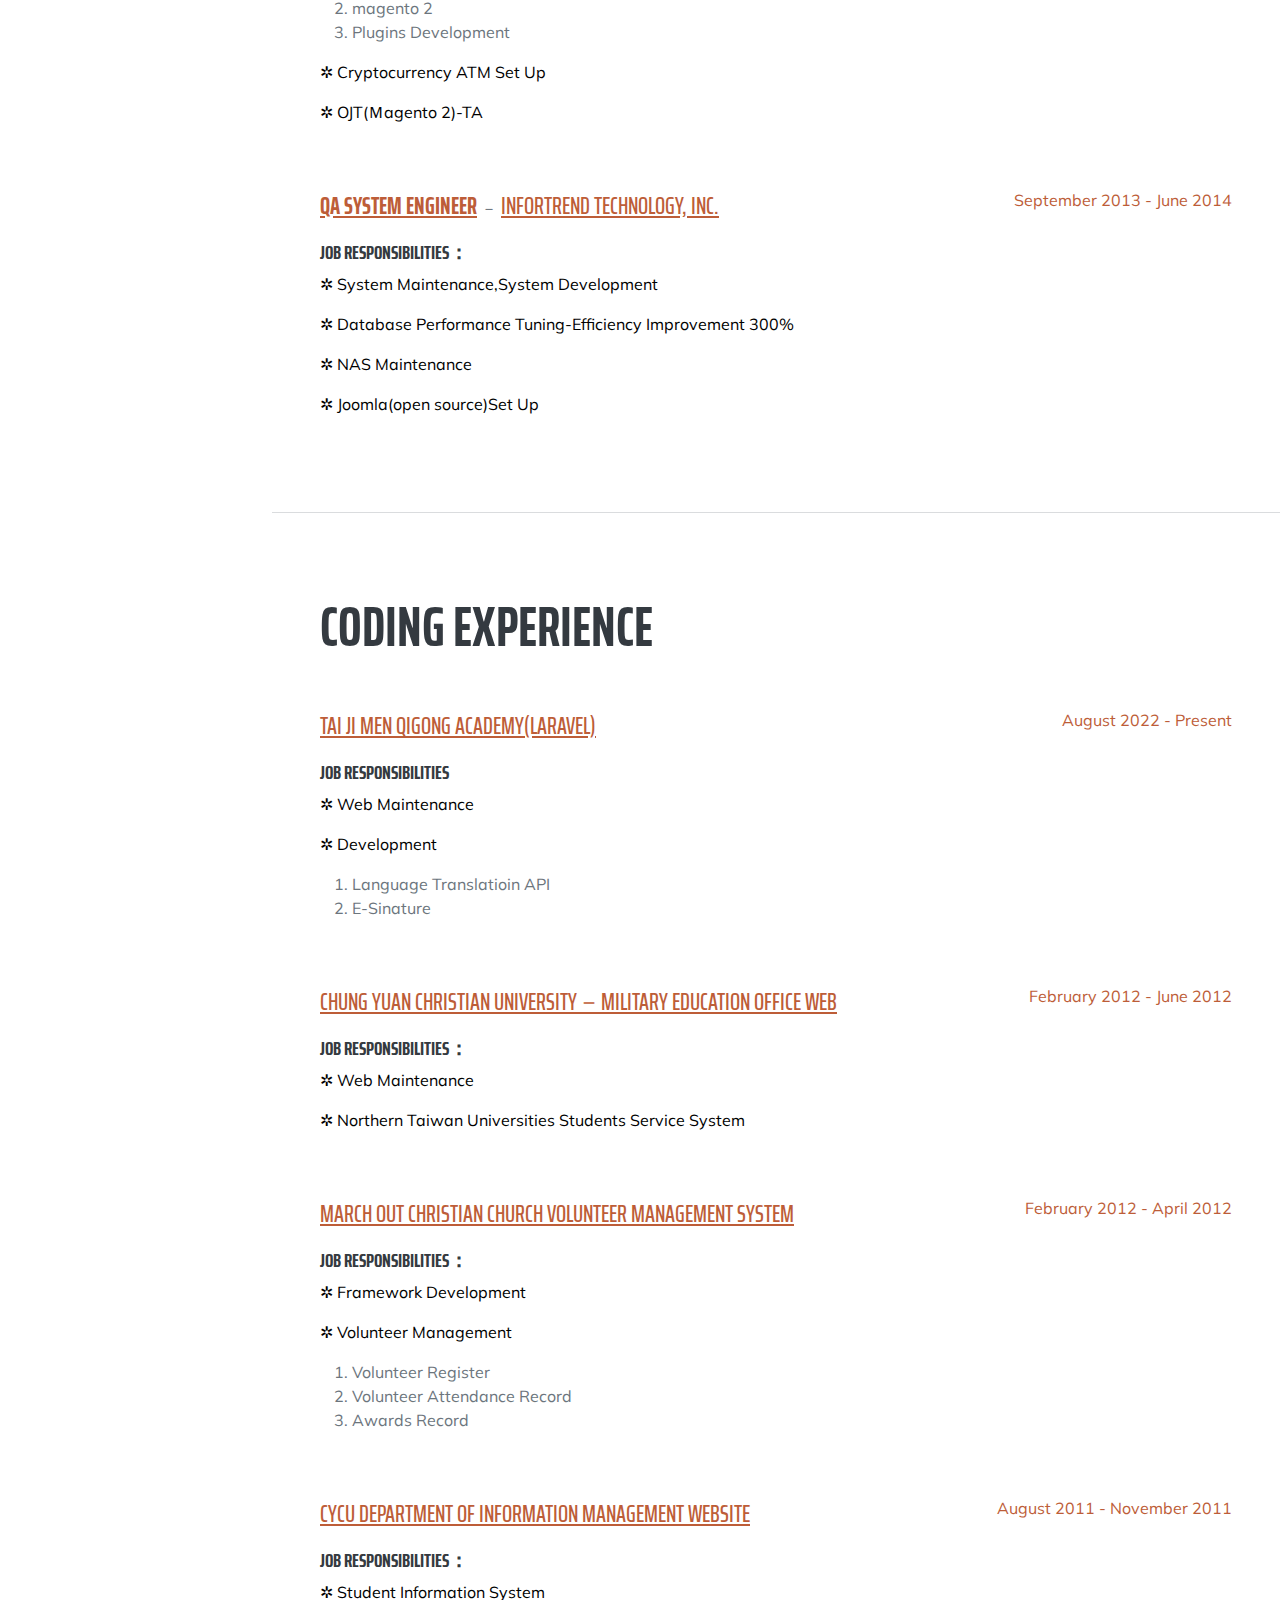
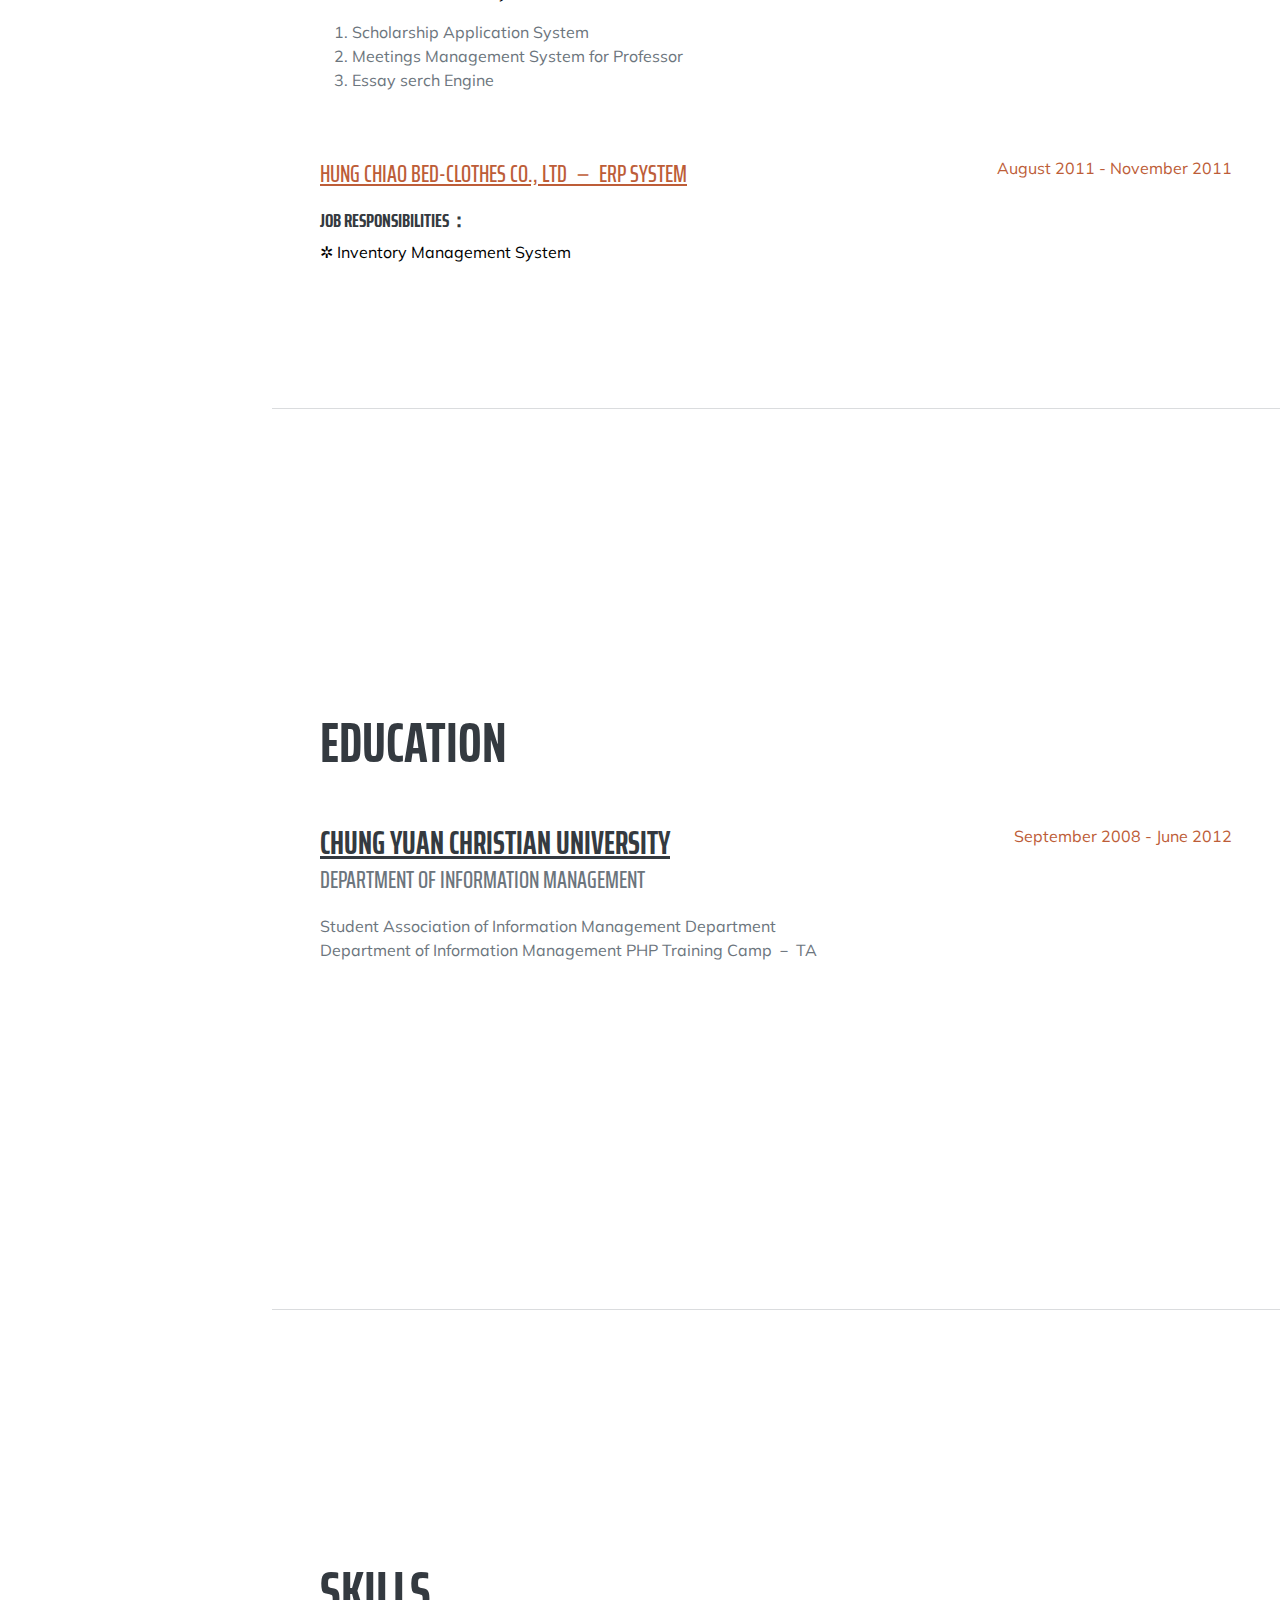
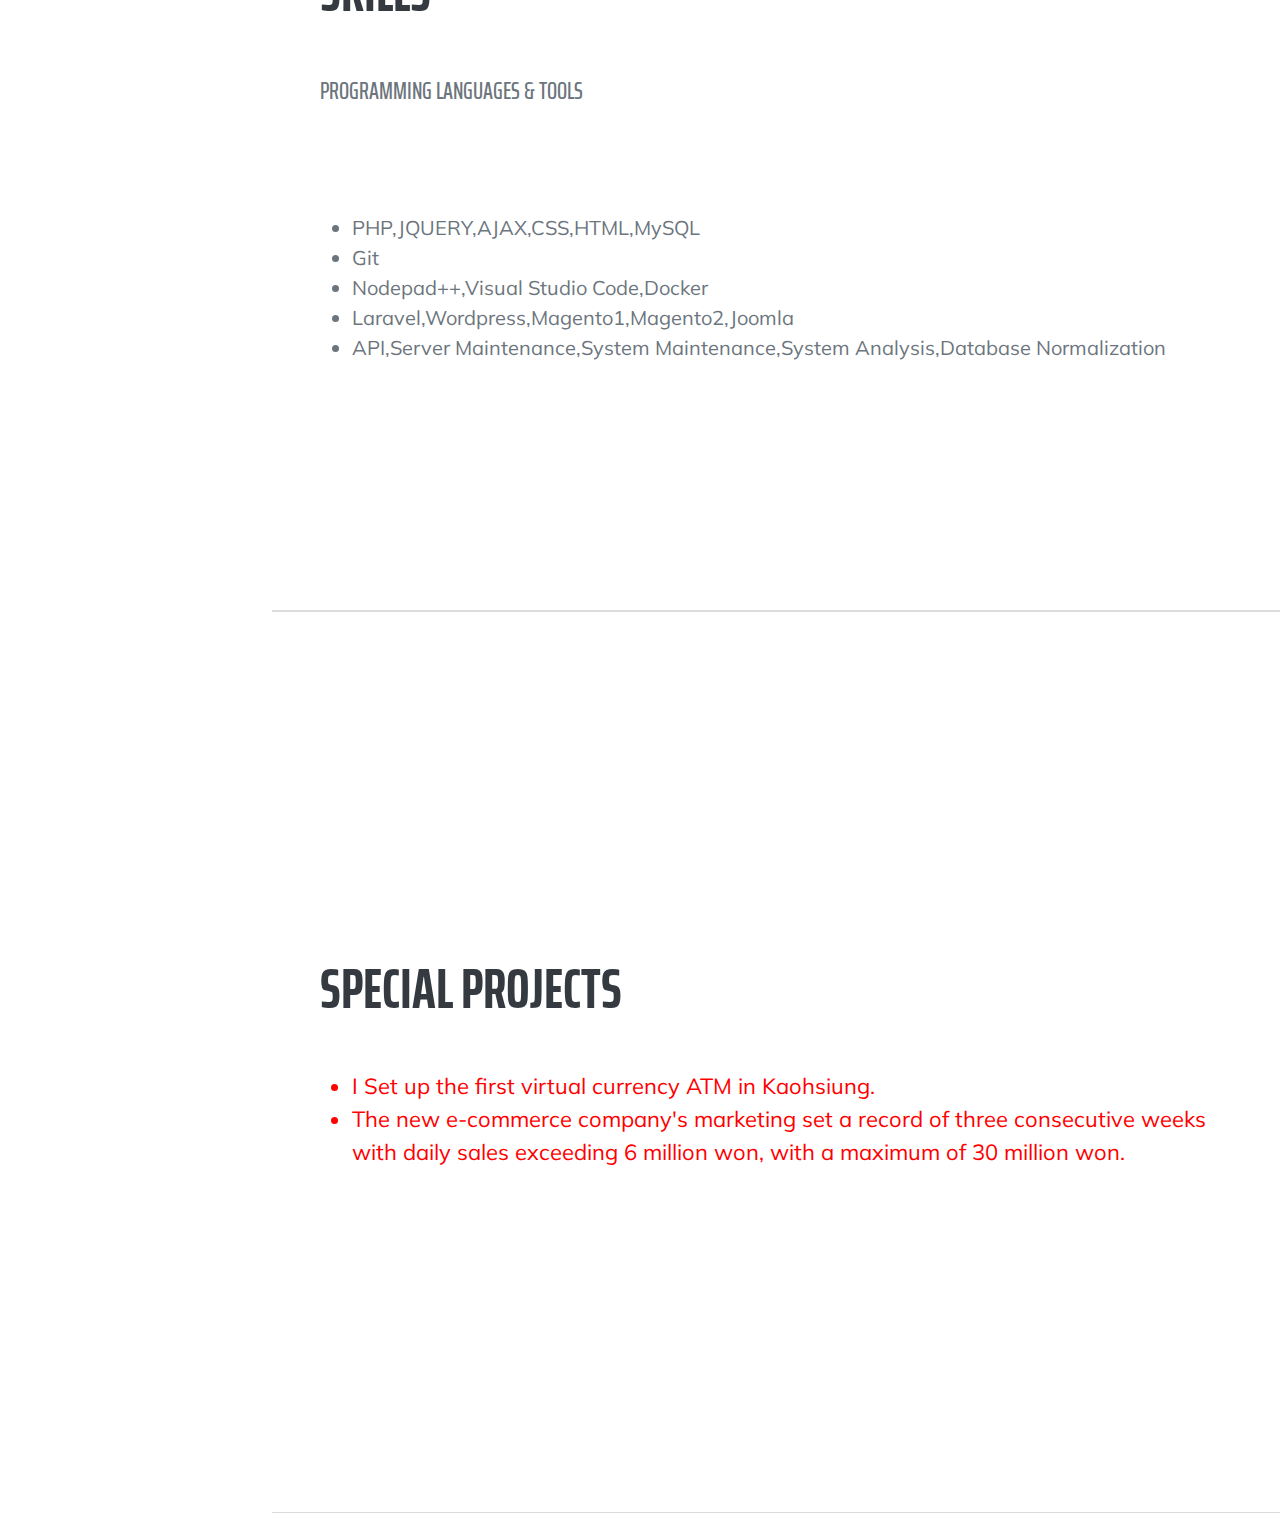
==== commit f9f7843e: "更改履歷連結" ====
--- a/index_EN.html
+++ b/index_EN.html
@@ -5,7 +5,7 @@
         <meta name="viewport" content="width=device-width, initial-scale=1, shrink-to-fit=no" />
         <meta name="description" content="" />
         <meta name="author" content="" />
-        <title>關於Theo</title>
+        <title>About Theo</title>
         <link rel="icon" type="image/x-icon" href="assets/img/favicon.ico" />
         <!-- Font Awesome icons (free version)-->
         <script src="https://use.fontawesome.com/releases/v6.3.0/js/all.js" crossorigin="anonymous"></script>
@@ -36,11 +36,11 @@
                     <li class="nav-item"><a class="nav-link js-scroll-trigger" href="#experience_extra">CODING EXPERIENCE</a></li>
                     <li class="nav-item"><a class="nav-link js-scroll-trigger" href="#education">EDUCATION</a></li>
                     <li class="nav-item"><a class="nav-link js-scroll-trigger" href="#skills">SKILLS</a></li>
-                    <li class="nav-item"><a class="nav-link js-scroll-trigger" href="#interests">INTERESTS</a></li>
-                    <li class="nav-item"><a class="nav-link js-scroll-trigger" href="#awards">AWARDS</a></li>
-                    <li class="nav-item"><a class="nav-link js-scroll-trigger" href="#myself">AUTOBIOGRAPHY</a></li>
+                    <!-- <li class="nav-item"><a class="nav-link js-scroll-trigger" href="#interests">INTERESTS</a></li> -->
+                    <li class="nav-item"><a class="nav-link js-scroll-trigger" href="#awards">Special Projects</a></li>
+                    <!-- <li class="nav-item"><a class="nav-link js-scroll-trigger" href="#myself">AUTOBIOGRAPHY</a></li> -->
                     <li class="nav-item"><a class="nav-link js-scroll-trigger" href="resume/Portfolio.pdf">PORTFOLIO</a></li>
-                    <li class="nav-item"><a class="nav-link js-scroll-trigger" href="resume/resume.pdf">RESUME</a></li>
+                    <li class="nav-item"><a class="nav-link js-scroll-trigger" href="https://www.cakeresume.com/pdf/s--tF1khhmckTckRtibXAnBUA--/74JM6.pdf">RESUME</a></li>
                 </ul>
             </div>
         </nav>
@@ -57,9 +57,12 @@
                         WEB ENGINEER
                         <p><a href="mailto:name@email.com">sky00329@gmail.com</a></p>                    
                     </div>
-                    <p class="lead mb-5">我是一位PHP網站工程師，從後端不斷地走向前端，程式是熱誠，學習是興趣，人生應該多采多姿！<br>
-                    程式開發經驗7年，適應團隊合作，擅溝通，Back-end,Front-end,Full-stack都能兼任，熟練程式無他，唯手熟爾！</p>
+                    <p class="lead mb-5">I'm  Specialized in programing languages , such as PHP,HTML,JQUERY,AJAX,MySQL,CSS ,and I had wide range of experiences in completing 
+                        open source ,such as Wordpress,Magento1,Magento2,Laravel,Joomla including B2B,B2C and C2C. 
+                        I utilized Bootstrap  and JQUERY to complete UI optimization based on Laravel architecture.I used PHP as the basic to develop APIs, APIs connection ,and RWD to cooperate
+                        with mobile users to improve UX. Using MVC architecture to simplify code to reduce technical debt, and pay attention to Git version control to avert conflicts and backup during teamwork.
                     </p>
+                    
                     <div class="social-icons">
                         <a class="social-icon" href="#!"><i class="fab fa-linkedin-in"></i></a>
                         <a  target="_blank" class="social-icon" href="https://github.com/theo0329/personal" ><i class="fab fa-github"></i></a>
@@ -80,29 +83,30 @@
                             <div class="subheading job-company mb-3">ELITE DIGITAL EDUCATION INC.</div>
                             
                             <h5>Job Responsibilities：</h5>
-                            <p>✲ 電子合約開發－線上簽名(canvas)</p>
+                            <p>✲ Electronic Contract Development－E-Sinature(canvas)</p>
                             <p>✲ Third-party Payment API</p>
                             <ol>
-                                <li>線上刷卡</li>
-                                <li>開立發票</li>
-                                <li>發票折讓</li>
-                            </ol>
-                            <p>✲ 教師管理系統</p>
+                                <li>Online Credit Card Payment</li>
+                                <li>Online Open An Invoice</li>
+                                <li>Online Allowance Invoice</li>
+                            </ol>
+                            <p>✲ Teachers Management System</p>
                             <ol>
                                 <li>API</li>
-                                <li>教師薪資帳戶管理</li>
-                            </ol>
-                            <p>✲ 教師作文批改系統</p>
-                            <ol>
-                                <li>前端刻板</li>
-                                <li>下載批改(phpword)</li>
-                            </ol>
-                            <p>✲ 學生作文批改系統</p>
+                                <li>Teachers Imprest Payroll Account Management</li>
+                            </ol>
+                            <p>✲ Teachers Essay marking System</p>
+                            <ol>
+                                <li>UI Design</li>
+                                <li>Front-end coding</li>
+                                <li>Convert HTML to Word in PHP (phpword)</li>
+                            </ol>
+                            <p>✲ Students Essay marking System </p>
                             <p>✲ Wordpress Development－Elite International Language Online Education Center</p>
                             <ol>
                                 <li>Social Login</li>
-                                <li>Third-party Payment API</li>
-                                <li>EIP系統開放使用權限</li>
+                                <li>Third-Party Payment API</li>
+                                <li>Access Control Right Of Students (API)</li>
                                 <li>System Maintenance</li>
                             </ol>
                             <p>✲ Wordpress Development－go!test!</p>
@@ -123,40 +127,40 @@
                             <h5>Job Responsibilities：</h5>
                             <p>✲ Certification of Aboriginal Language Abilities Kegistration System</p>
                             <ol>
-                                <li>SSL申請</li>
+                                <li>SSL Certificate</li>
                                 <li>System Development</li>
                                 <li>System Maintenance</li>
                                 <li>Server Maintenance</li>
                                 <li>Convert HTML to PDF in PHP </li>
                             </ol>
-                            <p>✲ 閩南語認證系統</p>
+                            <p>✲ Southern Min Language Proficiency Test Kegistration System</p>
                             <ol>
                                 <li>System Maintenance</li>
                                 <li>System Development</li>
                                 <li>Server Maintenance</li>
                             </ol>
-                            <p>✲ 客家語認證系統</p>
+                            <p>✲ General Taiwanese Proficiency Test Kegistration System</p>
                             <ol>
                                 <li>System Maintenance</li>
                                 <li>System Development</li>
                                 <li>Server Maintenance</li>
                             </ol>
-                            <p>✲ 原住民考生成績查詢系統</p>
+                            <p>✲ Score Inquiry System</p>
                             <ol>
                                 <li>System Development</li>
                                 <li>Database Performance Tuning</li>
                             </ol>
-                            <p>✲ 考試閱卷系統</p>
-                            <ol>
-                                <li>開發新功能</li>
-                                <li>優化資料庫</li>
-                                <li>優化UI介面</li>
-                            </ol>
-                            <p>✲ 試區管理系統</p>
-                            <ol>
-                                <li>系統分析</li>
-                                <li>系統設計</li>
-                                <li>系統架設</li>
+                            <p>✲ Exam Question System</p>
+                            <ol>
+                                <li>System Development</li>
+                                <li>Database Performance Tuning</li>
+                                <li>UI Performance Tuning</li>
+                            </ol>
+                            <p>✲ Examination Room Management System</p>
+                            <ol>
+                                <li>System Analysis</li>
+                                <li>System Design</li>
+                                <li>System Engineer</li>
                             </ol>
                           
                         </div>
@@ -166,35 +170,37 @@
                         <div class="flex-grow-1">
                             <div class="job-company"><h3 class="mb-0 job-color">PHP Back-end-engineer</h3></div>
                                 <div class="job-company">－</div>
-                            <div class="subheading job-company mb-3">莫博創意股份有限公司</div>
-                            <h5>Job Responsibilities：</h5>
-                            <p>✲ 形象官網－wordpress</p>
-                            <ol>
-                                <li>開發形象官網</li>
-                                <li>社交軟體登入串接</li>
-                            </ol>
-                            <p>✲ 電商網站開發</p>
+                            <div class="subheading job-company mb-3">MOBOR CO., LTD.</div>
+                            <h5>Job Responsibilities：</h5>
+                            <p>✲ Official Website－wordpress</p>
+                            <ol>
+                                <li>System Analysis</li>
+                                <li>System Engineer</li>
+                                <li>API</li>
+                                <li>Plugins Development</li>
+                            </ol>
+                            <p>✲ E-commerce Website</p>
                             <ol>
                                 <li>magento 1</li>
                                 <li>magento 2</li>
-                                <li>客製化外掛</li>
-                            </ol>
-                            <p>✲ 虛擬貨幣ATM架設</p>
-                            <p>✲ Ｍagento 2 進修班－助教</p>
+                                <li>Plugins Development</li>
+                            </ol>
+                            <p>✲ Cryptocurrency ATM Set Up </p>
+                            <p>✲ OJT(Ｍagento 2)-TA</p>
                             
                         </div>
                         <div class="flex-shrink-0"><span class="text-primary">July 2017 - July 2019</span></div>
                     </div>
                     <div class="d-flex flex-column flex-md-row justify-content-between">
                         <div class="flex-grow-1">
-                            <div class="job-company"><h3 class="mb-0 job-color">QA系統工程師</h3></div>
+                            <div class="job-company"><h3 class="mb-0 job-color">QA System Engineer</h3></div>
                             <div class="job-company">－</div>
-                            <div class="subheading job-company mb-3">普安科技股份有限公司</div>
+                            <div class="subheading job-company mb-3">Infortrend Technology, Inc.</div>
                             <h5>Job Responsibilities：</h5>
                             <p>✲ System Maintenance,System Development</p>
-                            <p>✲ 資料庫優化-效率提升300%</p>
-                            <p>✲ NAS主機維護</p>
-                            <p>✲ Joomla(開源軟體)架設</p>
+                            <p>✲ Database Performance Tuning-Efficiency Improvement 300%</p>
+                            <p>✲ NAS Maintenance</p>
+                            <p>✲ Joomla(open source)Set Up</p>
                         </div>
                         <div class="flex-shrink-0"><span class="text-primary">September 2013 - June 2014</span></div>
                     </div>
@@ -204,39 +210,39 @@
             <!-- Extra Experience-->
             <section class="resume-section" id="experience_extra">
                 <div class="resume-section-content">
-                    <h2 class="mb-5">程式相關經歷</h2>
-                    <div class="d-flex flex-column flex-md-row justify-content-between mb-5">
-                        <div class="flex-grow-1">
-                            <div class="subheading mb-3">太極門十大網站(Laravel)</div>
+                    <h2 class="mb-5">CODING EXPERIENCE</h2>
+                    <div class="d-flex flex-column flex-md-row justify-content-between mb-5">
+                        <div class="flex-grow-1">
+                            <div class="subheading mb-3">Tai Ji Men Qigong Academy(Laravel)</div>
                             <h5>Job Responsibilities</h5>
-                            <p>✲ 網站維護</p>
-                            <p>✲ 新功能開發</p>
-                            <ol>
-                                <li>即時翻譯API</li>
-                                <li>線上簽名</li>
+                            <p>✲ Web Maintenance</p>
+                            <p>✲ Development</p>
+                            <ol>
+                                <li>Language Translatioin API</li>
+                                <li>E-Sinature</li>
                             </ol>
                         </div>
                         <div class="flex-shrink-0"><span class="text-primary">August 2022 - Present</span></div>
                     </div>
                     <div class="d-flex flex-column flex-md-row justify-content-between mb-5">
                         <div class="flex-grow-1">
-                            <div class="subheading mb-3">中原大學－教官室網站</div>
-                            <h5>Job Responsibilities：</h5>
-                            <p>✲ 網站維護</p>
-                            <p>✲ 整合北區大專院校教官室所提供之服務</p>
+                            <div class="subheading mb-3">Chung Yuan Christian University－Military Education Office Web</div>
+                            <h5>Job Responsibilities：</h5>
+                            <p>✲ Web Maintenance</p>
+                            <p>✲ Northern Taiwan Universities Students Service System</p>
                         </div>
                         <div class="flex-shrink-0"><span class="text-primary">February 2012 - June 2012</span></div>
                     </div>
                     <div class="d-flex flex-column flex-md-row justify-content-between mb-5">
                         <div class="flex-grow-1">
-                            <div class="subheading mb-3">瑪潮志工管理系統</div>
-                            <h5>Job Responsibilities：</h5>
-                            <p>✲ 開發系統框架</p>
-                            <p>✲ 志工人員管理</p>
-                            <ol>
-                                <li>人員登錄</li>
-                                <li>人員出席紀錄</li>
-                                <li>受獎紀錄</li>
+                            <div class="subheading mb-3">March Out Christian church Volunteer Management System</div>
+                            <h5>Job Responsibilities：</h5>
+                            <p>✲ Framework Development</p>
+                            <p>✲ Volunteer Management</p>
+                            <ol>
+                                <li>Volunteer Register</li>
+                                <li>Volunteer Attendance Record</li>
+                                <li>Awards Record</li>
                             </ol>
                         </div>
                         <div class="flex-shrink-0"><span class="text-primary">February 2012 - April 2012</span></div>
@@ -244,13 +250,13 @@
                         
                         <div class="d-flex flex-column flex-md-row justify-content-between mb-5">
                             <div class="flex-grow-1">
-                                <div class="subheading mb-3">中原大學資管系網站</div>
+                                <div class="subheading mb-3">CYCU Department of Information Management Website</div>
                                 <h5>Job Responsibilities：</h5>
-                                <p>✲ 提供系學生資訊平台服務</p>
+                                <p>✲ Student Information System</p>
                                 <ol>
-                                    <li>申請生活補助，獎學金</li>
-                                    <li>教授會議預約排程</li>
-                                    <li>論文查詢</li>
+                                    <li>Scholarship Application System</li>
+                                    <li>Meetings Management System for Professor</li>
+                                    <li>Essay serch Engine</li>
                                 </ol>
                             </div>
                             <div class="flex-shrink-0"><span class="text-primary">August 2011 - November 2011</span></div>
@@ -258,9 +264,9 @@
                         
                         <div class="d-flex flex-column flex-md-row justify-content-between mb-5">
                             <div class="flex-grow-1">
-                                <div class="subheading mb-3">宏喬寢具ERP系統</div>
+                                <div class="subheading mb-3">HUNG CHIAO BED-CLOTHES CO., LTD － ERP System</div>
                                 <h5>Job Responsibilities：</h5>
-                                    <p>✲ 進銷存貨管理系統</p>
+                                    <p>✲ Inventory Management System</p>
                             </div>
                                 <div class="flex-shrink-0"><span class="text-primary">August 2011 - November 2011</span></div>
                             
@@ -271,13 +277,13 @@
             <!-- Education-->
             <section class="resume-section" id="education">
                 <div class="resume-section-content">
-                    <h2 class="mb-5">求學經歷</h2>
-                    <div class="d-flex flex-column flex-md-row justify-content-between mb-5">
-                        <div class="flex-grow-1">
-                            <h3 class="mb-0 ">中原大學</h3>
-                            <div class="subheading-no-underline mb-3">資訊管理學系</div>
-                            <div>中原大學資管系學會－活動股</div>
-                            <div>資管系PHP研習營－助教</div>
+                    <h2 class="mb-5">Education</h2>
+                    <div class="d-flex flex-column flex-md-row justify-content-between mb-5">
+                        <div class="flex-grow-1">
+                            <h3 class="mb-0 ">Chung Yuan Christian University</h3>
+                            <div class="subheading-no-underline mb-3">Department of Information Management</div>
+                            <div>Student Association of Information Management Department </div>
+                            <div>Department of Information Management PHP Training Camp － TA</div>
                         </div>
                         <div class="flex-shrink-0"><span class="text-primary">September 2008 - June 2012</span></div>
                     </div>
@@ -288,8 +294,8 @@
             <!-- Skills-->
             <section class="resume-section" id="skills">
                 <div class="resume-section-content">
-                    <h2 class="mb-5">擅長技能</h2>
-                    <div class="subheading-no-underline mb-3">程式語言＆工具</div>
+                    <h2 class="mb-5">Skills</h2>
+                    <div class="subheading-no-underline mb-3">PROGRAMMING LANGUAGES & TOOLS</div>
                     <ul class="list-inline dev-icons">
                         <li class="list-inline-item"><i class="fab fa-html5 color" ></i></li>
                         <li class="list-inline-item"><i class="fa-brands fa-php color"></i></li>
@@ -330,9 +336,9 @@
             </section>
             <hr class="m-0" />
             <!-- Interests-->
-            <section class="resume-section" id="interests">
-                <div class="resume-section-content">
-                    <h2 class="mb-5">個人興趣</h2>
+            <!-- <section class="resume-section" id="interests">
+                <div class="resume-section-content">
+                    <h2 class="mb-5">Interests</h2>
                     <ul class="fa-ul mb-0">
                         <li>
                             <span class="fa-li"><i class="fas fa-check"></i></span>
@@ -348,27 +354,27 @@
                         </li>
                         </ul>
                 </div>
-            </section>
+            </section> -->
             <hr class="m-0" />
             <!-- Awards-->
             <section class="resume-section" id="awards">
                 <div class="resume-section-content">
-                    <h2 class="mb-5">特殊專案</h2>
+                    <h2 class="mb-5">Special Projects</h2>
                     <ul class="fa-ul mb-0 ul-award" >
                         <li>
                             <span class="fa-li"><i class="fas fa-trophy text-warning"></i></span>
-                            架設高雄第一台虛擬貨幣ATM
+                            I Set up the first virtual currency ATM in Kaohsiung.
                         </li>
                         <li>
                             <span class="fa-li"><i class="fas fa-trophy text-warning"></i></span>
-                            新創電商公司行銷，創下連續三週，當日營業額破600萬，最高3000萬韓元紀錄
+                            The new e-commerce company's marketing set a record of three consecutive weeks with daily sales exceeding 6 million won, with a maximum of 30 million won.
                         </li>
                     </ul>
                 </div>
             </section>
             <hr class="m-0" />
             <!-- myself-->
-            <section class="resume-section" id="myself">
+            <!-- <section class="resume-section" id="myself">
                 <div class="resume-section-content">
                     <h2 class="mb-5">自傳</h2>
                     
@@ -390,7 +396,7 @@
 
                         
                 </div>
-            </section>
+            </section> -->
         </div>
         <!-- Bootstrap core JS-->
         <script src="https://cdn.jsdelivr.net/npm/bootstrap@5.2.3/dist/js/bootstrap.bundle.min.js"></script>
